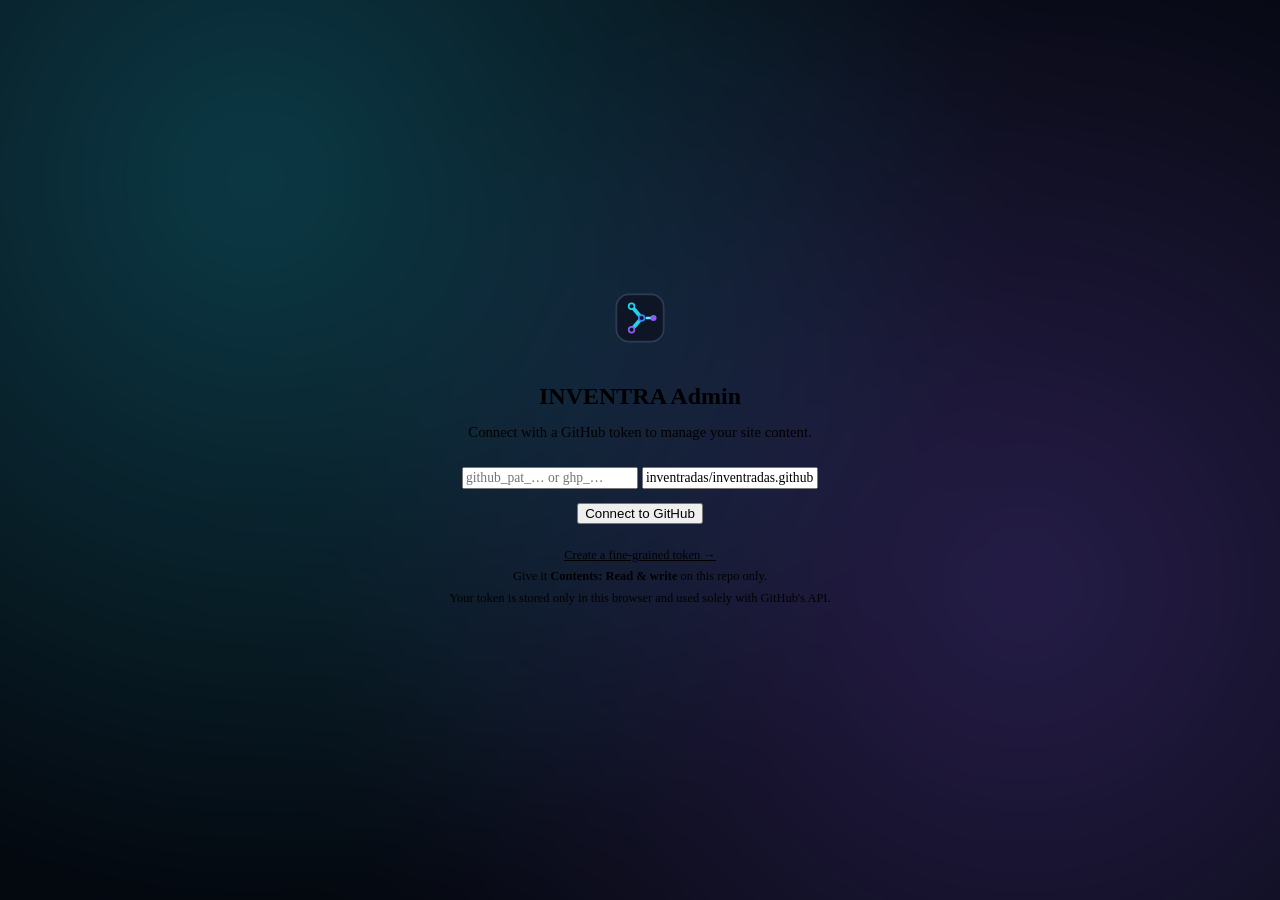
==== admin/index.html @ 2a6db38c "Move to org root site inventradas.github.io Co-Authored-By: Claude Opus 4.8 <noreply@anthropic.com>" ====
<!DOCTYPE html>
<html lang="en">
<head>
  <meta charset="UTF-8">
  <meta name="viewport" content="width=device-width, initial-scale=1.0">
  <meta name="robots" content="noindex">
  <title>INVENTRA — Content Admin</title>
  <link rel="icon" href="../favicon.svg" type="image/svg+xml">
  <link rel="preconnect" href="https://fonts.googleapis.com">
  <link rel="preconnect" href="https://fonts.gstatic.com" crossorigin>
  <link href="https://fonts.googleapis.com/css2?family=Space+Grotesk:wght@400;500;600;700&family=Inter:wght@400;500;600&family=JetBrains+Mono:wght@400;500&display=swap" rel="stylesheet">
  <link rel="stylesheet" href="../assets/css/style.css">
  <style>
    body{overflow-y:auto}
    .login{position:fixed;inset:0;z-index:100;display:grid;place-items:center;padding:1.5rem;background:#05080f;overflow:hidden}
    .login::before{content:"";position:absolute;inset:-25%;background:radial-gradient(circle at 30% 30%,rgba(34,211,238,.25),transparent 45%),radial-gradient(circle at 70% 60%,rgba(139,92,246,.25),transparent 45%);filter:blur(50px)}
    .login-box{position:relative;z-index:1;width:440px;max-width:100%;background:var(--surface);border:1px solid var(--line-strong);border-radius:var(--radius-lg);padding:clamp(1.8rem,4vw,2.6rem);text-align:center;box-shadow:var(--shadow-2)}
    .login-box .mark{width:54px;height:54px;margin:0 auto 1.1rem}
    .login-box h1{font-size:1.5rem;margin-bottom:.4rem}
    .login-box .sub{color:var(--text-muted);font-size:.92rem;margin-bottom:1.6rem}
    .login-box input{margin-bottom:.9rem;font-family:var(--font-mono);font-size:.85rem}
    .login-help{margin-top:1.3rem;font-size:.78rem;color:var(--text-muted);line-height:1.7}
    .login-help a{color:var(--cyan)}
    .app{display:none;min-height:100vh}
    .topbar{position:sticky;top:0;z-index:20;display:flex;align-items:center;justify-content:space-between;gap:1rem;padding:.85rem clamp(1rem,3vw,2rem);background:rgba(7,11,22,.85);backdrop-filter:blur(14px);border-bottom:1px solid var(--line)}
    .topbar .brand{font-size:1.05rem}
    .topbar .mark{width:30px;height:30px}
    .topbar .right{display:flex;align-items:center;gap:.6rem;flex-wrap:wrap}
    .repo-chip{font-family:var(--font-mono);font-size:.74rem;color:var(--text-muted);background:var(--surface-2);border:1px solid var(--line);padding:.4rem .7rem;border-radius:8px}
    .wrap{max-width:980px;margin:0 auto;padding:clamp(1.2rem,3vw,2.2rem)}
    .tabs{display:flex;gap:.4rem;flex-wrap:wrap;margin-bottom:1.6rem;border-bottom:1px solid var(--line);padding-bottom:0}
    .tab{padding:.7rem 1.1rem;border:0;background:none;color:var(--text-muted);font-family:var(--font-display);font-weight:600;font-size:.95rem;cursor:pointer;border-bottom:2px solid transparent;margin-bottom:-1px;transition:color .2s,border-color .2s}
    .tab:hover{color:#fff}
    .tab.active{color:#fff;border-bottom-color:var(--cyan)}
    .panel{display:none}.panel.active{display:block}
    .panel-head{display:flex;justify-content:space-between;align-items:center;gap:1rem;flex-wrap:wrap;margin-bottom:1.3rem}
    .panel-head h2{font-size:1.4rem}
    .panel-head p{font-size:.88rem;margin-top:.2rem}
    .editor-card{background:var(--surface);border:1px solid var(--line);border-radius:var(--radius);padding:1.3rem;margin-bottom:1.1rem;position:relative}
    .editor-card .row-head{display:flex;justify-content:space-between;align-items:center;margin-bottom:.9rem}
    .editor-card .row-head .idx{font-family:var(--font-mono);font-size:.78rem;color:var(--cyan)}
    .grid2{display:grid;grid-template-columns:1fr 1fr;gap:.9rem}
    @media(max-width:620px){.grid2{grid-template-columns:1fr}}
    .field label{font-size:.78rem}
    .btn-danger{background:rgba(245,80,80,.12);border:1px solid rgba(245,80,80,.3);color:#ff9b9b;padding:.45rem .8rem;border-radius:9px;font-size:.82rem;cursor:pointer;font-weight:600}
    .btn-danger:hover{background:rgba(245,80,80,.2)}
    .toasts{position:fixed;bottom:1.2rem;right:1.2rem;z-index:200;display:flex;flex-direction:column;gap:.6rem}
    .toast{padding:.8rem 1.1rem;border-radius:11px;font-size:.88rem;font-weight:500;box-shadow:var(--shadow-2);animation:fadeIn .3s ease}
    .toast.ok{background:rgba(34,211,238,.12);border:1px solid rgba(34,211,238,.35);color:var(--cyan-bright)}
    .toast.err{background:rgba(245,80,80,.12);border:1px solid rgba(245,80,80,.35);color:#ff9b9b}
    .toast.info{background:var(--surface-2);border:1px solid var(--line-strong);color:var(--text)}
    .savebar{position:sticky;bottom:0;background:linear-gradient(transparent,rgba(7,11,22,.95) 30%);padding:1.2rem 0 .4rem;display:flex;gap:.7rem;justify-content:flex-end;flex-wrap:wrap}
    .muted-help{font-size:.78rem;color:var(--text-muted)}
    .spinner{width:16px;height:16px;border:2px solid rgba(255,255,255,.25);border-top-color:#04121b;border-radius:50%;display:inline-block;animation:spin-slow .7s linear infinite;vertical-align:-3px}
    @media(prefers-reduced-motion:no-preference){@keyframes spin-slow{to{transform:rotate(360deg)}}}
  </style>
</head>
<body class="noise">

<!-- ===== LOGIN ===== -->
<div class="login" id="login">
  <div class="login-box">
    <svg class="mark" viewBox="0 0 64 64" aria-hidden="true"><rect x="4" y="4" width="56" height="56" rx="15" fill="#0e1525" stroke="rgba(148,173,210,.22)" stroke-width="2"/><path d="M22 18l12 14-12 14" fill="none" stroke="#22d3ee" stroke-width="4.5" stroke-linecap="round" stroke-linejoin="round"/><path d="M40 32h6" stroke="#5eeaff" stroke-width="3" stroke-linecap="round"/><circle cx="22" cy="18" r="3.4" fill="#0e1525" stroke="#22d3ee" stroke-width="2"/><circle cx="34" cy="32" r="3.4" fill="#0e1525" stroke="#3b82f6" stroke-width="2"/><circle cx="22" cy="46" r="3.4" fill="#0e1525" stroke="#8b5cf6" stroke-width="2"/><circle cx="48" cy="32" r="3.6" fill="#8b5cf6"/></svg>
    <h1>INVENTRA Admin</h1>
    <p class="sub">Connect with a GitHub token to manage your site content.</p>
    <input class="input" type="password" id="tokenInput" placeholder="github_pat_… or ghp_…" autocomplete="off">
    <input class="input" type="text" id="repoInput" placeholder="owner/repo" value="inventradas/inventradas.github.io">
    <button class="btn btn-primary btn-block" id="loginBtn" onclick="handleLogin()">Connect to GitHub</button>
    <div class="login-help">
      <a href="https://github.com/settings/personal-access-tokens/new" target="_blank" rel="noopener">Create a fine-grained token →</a><br>
      Give it <strong>Contents: Read &amp; write</strong> on this repo only.<br>
      Your token is stored only in this browser and used solely with GitHub's API.
    </div>
  </div>
</div>

<!-- ===== APP ===== -->
<div class="app" id="app">
  <div class="topbar">
    <a class="brand" href="../index.html"><svg class="mark" viewBox="0 0 64 64" aria-hidden="true"><rect x="4" y="4" width="56" height="56" rx="15" fill="#0e1525" stroke="rgba(148,173,210,.22)" stroke-width="2"/><path d="M22 18l12 14-12 14" fill="none" stroke="#22d3ee" stroke-width="4.5" stroke-linecap="round" stroke-linejoin="round"/><path d="M40 32h6" stroke="#5eeaff" stroke-width="3" stroke-linecap="round"/><circle cx="22" cy="18" r="3.4" fill="#0e1525" stroke="#22d3ee" stroke-width="2"/><circle cx="34" cy="32" r="3.4" fill="#0e1525" stroke="#3b82f6" stroke-width="2"/><circle cx="22" cy="46" r="3.4" fill="#0e1525" stroke="#8b5cf6" stroke-width="2"/><circle cx="48" cy="32" r="3.6" fill="#8b5cf6"/></svg><span class="name"><span class="row"><b>INVEN</b><i>TRA</i></span><span class="tag">Admin</span></span></a>
    <div class="right">
      <span class="repo-chip" id="repoChip"></span>
      <a class="btn btn-ghost btn-sm" href="../index.html" target="_blank">View site ↗</a>
      <button class="btn btn-ghost btn-sm" onclick="logout()">Log out</button>
    </div>
  </div>

  <div class="wrap">
    <div class="tabs">
      <button class="tab active" data-tab="settings" onclick="switchTab('settings')">Business details</button>
      <button class="tab" data-tab="projects" onclick="switchTab('projects')">Projects</button>
      <button class="tab" data-tab="blog" onclick="switchTab('blog')">Blog</button>
    </div>

    <!-- SETTINGS -->
    <section class="panel active" id="panel-settings">
      <div class="panel-head"><div><h2>Business details</h2><p class="muted">Contact info &amp; social links shown across the site.</p></div></div>
      <div class="editor-card" id="settingsForm"><p class="muted">Loading…</p></div>
      <div class="savebar"><button class="btn btn-primary" id="saveSettings" onclick="saveSettings()">Save changes</button></div>
    </section>

    <!-- PROJECTS -->
    <section class="panel" id="panel-projects">
      <div class="panel-head"><div><h2>Projects</h2><p class="muted">Your portfolio cards (projects page + home).</p></div><button class="btn btn-ghost btn-sm" onclick="addProject()">+ Add project</button></div>
      <div id="projectsList"><p class="muted">Loading…</p></div>
      <div class="savebar"><button class="btn btn-primary" id="saveProjects" onclick="saveProjects()">Save changes</button></div>
    </section>

    <!-- BLOG -->
    <section class="panel" id="panel-blog">
      <div class="panel-head"><div><h2>Blog posts</h2><p class="muted">Insights articles (list + individual posts).</p></div><button class="btn btn-ghost btn-sm" onclick="addPost()">+ Add post</button></div>
      <div id="blogList"><p class="muted">Loading…</p></div>
      <div class="savebar"><button class="btn btn-primary" id="saveBlog" onclick="saveBlog()">Save changes</button></div>
    </section>
  </div>
</div>

<div class="toasts" id="toasts"></div>

<script>
const API = 'https://api.github.com';
const CONFIG = { token: null, repo: null, branch: 'main' };
const FILES = { settings: 'content/settings.json', projects: 'content/projects.json', blog: 'content/blog.json' };
const SHA = {};      // current sha per file
const DATA = {};     // loaded json per key

const $ = (s, c=document) => c.querySelector(s);
const esc = s => String(s==null?'':s).replace(/[&<>"]/g,c=>({'&':'&amp;','<':'&lt;','>':'&gt;','"':'&quot;'}[c]));
const b64encode = str => btoa(unescape(encodeURIComponent(str)));
const b64decode = b64 => decodeURIComponent(escape(atob(b64.replace(/\n/g,''))));

function toast(msg, type='info'){
  const t = document.createElement('div');
  t.className = 'toast ' + type; t.textContent = msg;
  $('#toasts').appendChild(t);
  setTimeout(()=>{ t.style.opacity='0'; t.style.transition='opacity .4s'; setTimeout(()=>t.remove(),400); }, 3500);
}

/* ---------- AUTH ---------- */
function handleLogin(){
  const token = $('#tokenInput').value.trim();
  const repo = $('#repoInput').value.trim();
  if(!token || !repo){ toast('Enter a token and repo.', 'err'); return; }
  const btn = $('#loginBtn'); btn.disabled = true; btn.innerHTML = '<span class="spinner"></span> Connecting…';
  CONFIG.token = token; CONFIG.repo = repo;
  ghFetch(`/repos/${repo}`).then(async r => {
    if(r.ok){
      const info = await r.json(); CONFIG.branch = info.default_branch || 'main';
      localStorage.setItem('inv_token', token); localStorage.setItem('inv_repo', repo);
      $('#login').style.display='none'; $('#app').style.display='block';
      $('#repoChip').textContent = repo;
      loadAll();
    } else {
      toast(r.status===401?'Invalid token.':'Repo not found or no access.', 'err');
      btn.disabled=false; btn.textContent='Connect to GitHub';
    }
  }).catch(()=>{ toast('Network error.', 'err'); btn.disabled=false; btn.textContent='Connect to GitHub'; });
}
function logout(){ localStorage.removeItem('inv_token'); localStorage.removeItem('inv_repo'); location.reload(); }

function ghFetch(path, opts={}){
  return fetch(API+path, { ...opts, headers: { 'Authorization':`Bearer ${CONFIG.token}`, 'Accept':'application/vnd.github+json', ...(opts.headers||{}) } });
}

/* ---------- LOAD / SAVE FILES ---------- */
async function loadFile(key){
  const res = await ghFetch(`/repos/${CONFIG.repo}/contents/${FILES[key]}?ref=${CONFIG.branch}`);
  if(!res.ok) throw new Error('load '+key);
  const j = await res.json();
  SHA[key] = j.sha;
  return JSON.parse(b64decode(j.content));
}
async function saveFile(key, obj, msg){
  const body = { message: msg, content: b64encode(JSON.stringify(obj, null, 2) + '\n'), branch: CONFIG.branch };
  if(SHA[key]) body.sha = SHA[key];
  const res = await ghFetch(`/repos/${CONFIG.repo}/contents/${FILES[key]}`, { method:'PUT', body: JSON.stringify(body) });
  if(!res.ok){ const e = await res.json().catch(()=>({})); throw new Error(e.message || ('save '+key)); }
  const j = await res.json(); SHA[key] = j.content.sha;
}

async function loadAll(){
  try{
    DATA.settings = await loadFile('settings'); renderSettings();
    DATA.projects = (await loadFile('projects')).items || []; renderProjects();
    DATA.blog = (await loadFile('blog')).posts || []; renderBlog();
    toast('Loaded. Edit and Save — changes go live in ~1 min.', 'ok');
  }catch(e){ toast('Could not load content: '+e.message, 'err'); }
}

/* ---------- SETTINGS ---------- */
function field(label, id, val, ph=''){ return `<div class="field"><label>${label}</label><input class="input" id="${id}" value="${esc(val)}" placeholder="${ph}"></div>`; }
function renderSettings(){
  const s = DATA.settings || {};
  $('#settingsForm').innerHTML = `
    <div class="grid2">
      ${field('Company name','s_company',s.company)}
      ${field('Email','s_email',s.email)}
      ${field('Phone (display)','s_phone',s.phone)}
      ${field('Phone (dial, e.g. +15551234567)','s_phone_href',s.phone_href)}
      ${field('Location','s_location',s.location)}
      ${field('Response time','s_response_time',s.response_time)}
      ${field('LinkedIn URL','s_linkedin',s.linkedin)}
      ${field('GitHub URL','s_github',s.github)}
      ${field('X / Twitter URL','s_x',s.x)}
    </div>`;
}
async function saveSettings(){
  const g = id => $('#'+id).value.trim();
  const obj = { company:g('s_company'), email:g('s_email'), phone:g('s_phone'), phone_href:g('s_phone_href'),
    location:g('s_location'), response_time:g('s_response_time'), linkedin:g('s_linkedin'), github:g('s_github'), x:g('s_x') };
  await withSave('#saveSettings', ()=>saveFile('settings', obj, 'Update business details (admin)'), 'Business details saved ✓');
  DATA.settings = obj;
}

/* ---------- PROJECTS ---------- */
const SHAPES = ['robot','building','chip','eye','energy','ml','cube'];
const CATS = ['robotics','automation','embedded','iot','control','design'];
function sel(id,val,opts){ return `<select class="input" id="${id}">${opts.map(o=>`<option ${o===val?'selected':''}>${o}</option>`).join('')}</select>`; }
function projectCardForm(p, i){
  return `<div class="editor-card" data-proj>
    <div class="row-head"><span class="idx">PROJECT ${i+1}</span><button class="btn-danger" onclick="this.closest('[data-proj]').remove()">Remove</button></div>
    <div class="grid2">
      <div class="field"><label>Title</label><input class="input" data-f="title" value="${esc(p.title)}"></div>
      <div class="field"><label>Badge text</label><input class="input" data-f="badge" value="${esc(p.badge)}"></div>
      <div class="field"><label>Filter category</label><select class="input" data-f="category">${CATS.map(o=>`<option ${o===p.category?'selected':''}>${o}</option>`).join('')}</select></div>
      <div class="field"><label>Icon shape</label><select class="input" data-f="shape">${SHAPES.map(o=>`<option ${o===p.shape?'selected':''}>${o}</option>`).join('')}</select></div>
    </div>
    <div class="field" style="margin-top:.9rem"><label>Description</label><textarea class="textarea" data-f="description" style="min-height:70px">${esc(p.description)}</textarea></div>
    <div class="grid2" style="margin-top:.4rem">
      <div class="field"><label>Tags (comma-separated)</label><input class="input" data-f="tags" value="${esc((p.tags||[]).join(', '))}"></div>
      <div class="field"><label>Result line</label><input class="input" data-f="result" value="${esc(p.result)}"></div>
    </div>
  </div>`;
}
function renderProjects(){ $('#projectsList').innerHTML = (DATA.projects||[]).map(projectCardForm).join('') || '<p class="muted">No projects yet — click “Add project”.</p>'; }
function addProject(){ DATA.projects = collectProjects(); DATA.projects.push({title:'New project',badge:'Category',category:'automation',shape:'cube',description:'',tags:[],result:''}); renderProjects(); }
function collectProjects(){
  return Array.from(document.querySelectorAll('#projectsList [data-proj]')).map(card=>{
    const g = f => { const el = card.querySelector(`[data-f="${f}"]`); return el ? el.value.trim() : ''; };
    return { title:g('title'), category:g('category'), badge:g('badge'), shape:g('shape'),
      description:g('description'), tags:g('tags').split(',').map(t=>t.trim()).filter(Boolean), result:g('result') };
  });
}
async function saveProjects(){
  const items = collectProjects();
  await withSave('#saveProjects', ()=>saveFile('projects', { items }, 'Update projects (admin)'), 'Projects saved ✓');
  DATA.projects = items;
}

/* ---------- BLOG ---------- */
const BCATS = ['Automation','Embedded','IoT','Control','Robotics'];
function postCardForm(p, i){
  const body = Array.isArray(p.body) ? p.body.join('\n') : (p.body||'');
  return `<div class="editor-card" data-post>
    <div class="row-head"><span class="idx">POST ${i+1}</span><button class="btn-danger" onclick="this.closest('[data-post]').remove()">Remove</button></div>
    <div class="grid2">
      <div class="field"><label>Title</label><input class="input" data-f="title" value="${esc(p.title)}"></div>
      <div class="field"><label>URL slug</label><input class="input" data-f="slug" value="${esc(p.slug)}"></div>
      <div class="field"><label>Date (YYYY-MM-DD)</label><input class="input" data-f="date" value="${esc(p.date)}"></div>
      <div class="field"><label>Category</label><select class="input" data-f="category">${BCATS.map(o=>`<option ${o===p.category?'selected':''}>${o}</option>`).join('')}</select></div>
      <div class="field"><label>Reading time</label><input class="input" data-f="reading_time" value="${esc(p.reading_time)}"></div>
      <div class="field"><label>Featured?</label><select class="input" data-f="featured"><option value="false" ${!p.featured?'selected':''}>No</option><option value="true" ${p.featured?'selected':''}>Yes</option></select></div>
    </div>
    <div class="field" style="margin-top:.9rem"><label>Excerpt</label><textarea class="textarea" data-f="excerpt" style="min-height:60px">${esc(p.excerpt)}</textarea></div>
    <div class="field"><label>Body (Markdown — supports #, lists, **bold**, code)</label><textarea class="textarea" data-f="body" style="min-height:220px;font-family:var(--font-mono);font-size:.85rem">${esc(body)}</textarea></div>
  </div>`;
}
function renderBlog(){ $('#blogList').innerHTML = (DATA.blog||[]).map(postCardForm).join('') || '<p class="muted">No posts yet — click “Add post”.</p>'; }
function addPost(){ DATA.blog = collectBlog(); DATA.blog.unshift({title:'New post',slug:'new-post',date:new Date().toISOString().slice(0,10),category:'Automation',reading_time:'5 min read',excerpt:'',featured:false,body:['Write your article here.']}); renderBlog(); }
function collectBlog(){
  return Array.from(document.querySelectorAll('#blogList [data-post]')).map(card=>{
    const g = f => { const el = card.querySelector(`[data-f="${f}"]`); return el ? el.value : ''; };
    return { title:g('title').trim(), slug:g('slug').trim(), date:g('date').trim(), category:g('category'),
      reading_time:g('reading_time').trim(), excerpt:g('excerpt').trim(), featured:g('featured')==='true',
      body:g('body').replace(/\r/g,'').split('\n') };
  });
}
async function saveBlog(){
  const posts = collectBlog();
  await withSave('#saveBlog', ()=>saveFile('blog', { posts }, 'Update blog (admin)'), 'Blog saved ✓');
  DATA.blog = posts;
}

/* ---------- helpers ---------- */
async function withSave(btnSel, fn, okMsg){
  const btn = $(btnSel); const label = btn.textContent; btn.disabled=true; btn.innerHTML='<span class="spinner"></span> Saving…';
  try{ await fn(); toast(okMsg, 'ok'); }
  catch(e){ toast('Save failed: '+e.message, 'err'); }
  finally{ btn.disabled=false; btn.textContent=label; }
}
function switchTab(name){
  document.querySelectorAll('.tab').forEach(t=>t.classList.toggle('active', t.dataset.tab===name));
  document.querySelectorAll('.panel').forEach(p=>p.classList.toggle('active', p.id==='panel-'+name));
}

/* ---------- auto-login ---------- */
(function(){
  const t = localStorage.getItem('inv_token'), r = localStorage.getItem('inv_repo');
  if(t && r){ $('#tokenInput').value=t; $('#repoInput').value=r; handleLogin(); }
})();
</script>
</body>
</html>
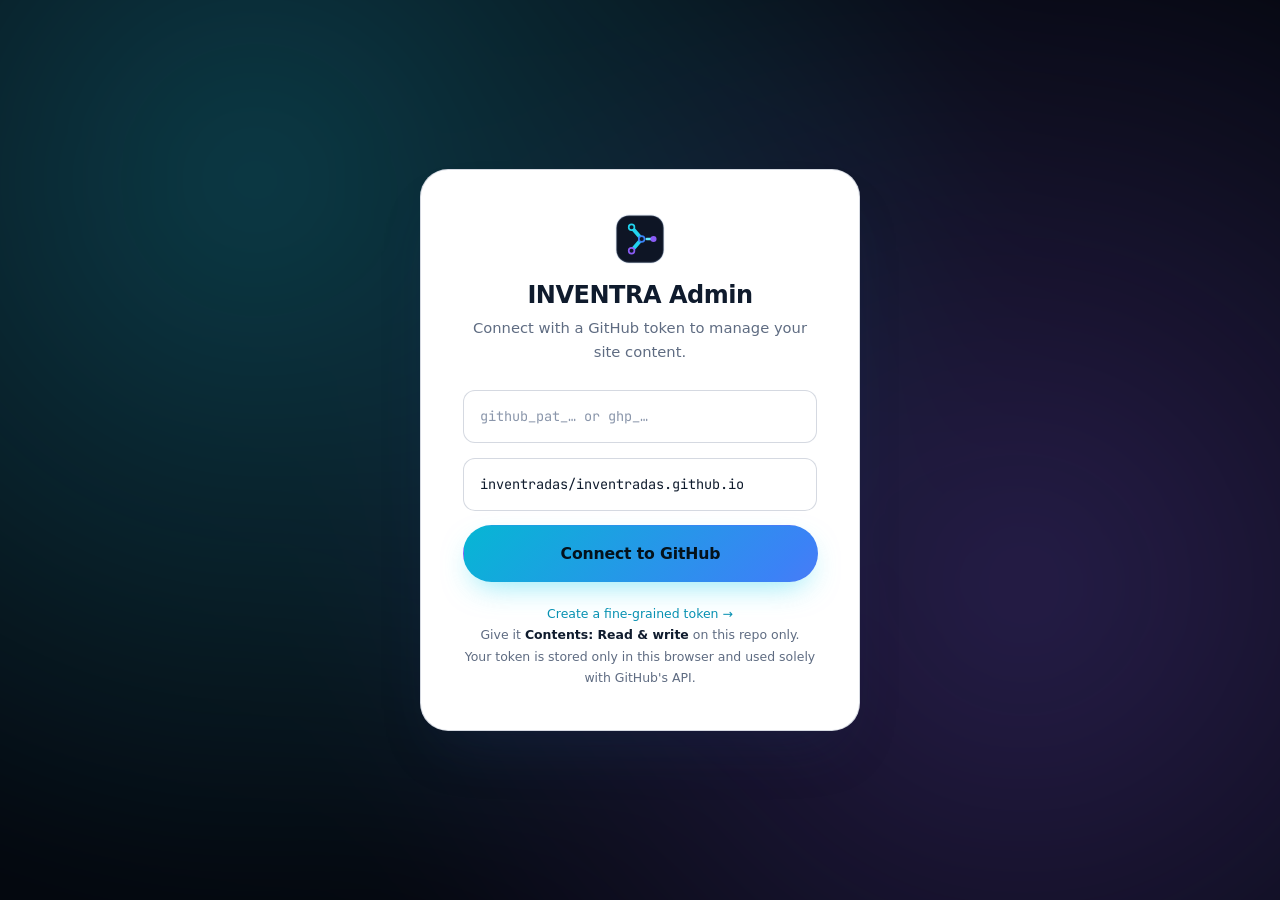
==== commit 17b1af10: "Support project images (cms.js + admin field) + media folders Co-Authored-By: Claude Opus 4.8 <norep" ====
--- a/admin/index.html
+++ b/admin/index.html
@@ -226,6 +226,7 @@
       <div class="field"><label>Icon shape</label><select class="input" data-f="shape">${SHAPES.map(o=>`<option ${o===p.shape?'selected':''}>${o}</option>`).join('')}</select></div>
     </div>
     <div class="field" style="margin-top:.9rem"><label>Description</label><textarea class="textarea" data-f="description" style="min-height:70px">${esc(p.description)}</textarea></div>
+    <div class="field"><label>Image (optional — path or URL; shows instead of the icon)</label><input class="input" data-f="image" value="${esc(p.image||'')}" placeholder="assets/img/projects/my-project.jpg"></div>
     <div class="grid2" style="margin-top:.4rem">
       <div class="field"><label>Tags (comma-separated)</label><input class="input" data-f="tags" value="${esc((p.tags||[]).join(', '))}"></div>
       <div class="field"><label>Result line</label><input class="input" data-f="result" value="${esc(p.result)}"></div>
@@ -238,7 +239,7 @@
   return Array.from(document.querySelectorAll('#projectsList [data-proj]')).map(card=>{
     const g = f => { const el = card.querySelector(`[data-f="${f}"]`); return el ? el.value.trim() : ''; };
     return { title:g('title'), category:g('category'), badge:g('badge'), shape:g('shape'),
-      description:g('description'), tags:g('tags').split(',').map(t=>t.trim()).filter(Boolean), result:g('result') };
+      description:g('description'), image:g('image'), tags:g('tags').split(',').map(t=>t.trim()).filter(Boolean), result:g('result') };
   });
 }
 async function saveProjects(){
--- a/assets/css/style.css
+++ b/assets/css/style.css
@@ -0,0 +1,670 @@
+/* ============================================================
+   INVENTRA — Design & Automation Solutions
+   Design system: "Industrial Futurism"
+   Hand-built, dependency-free. (c) INVENTRA
+   ============================================================ */
+
+/* ---------- 1. Design Tokens ---------- */
+:root {
+  /* Core palette — BRIGHT theme */
+  --bg:            #f4f7fc;   /* page background (light) */
+  --bg-2:          #e9eff7;   /* alt section bg */
+  --surface:       #ffffff;   /* card surface */
+  --surface-2:     #eef3fb;   /* elevated surface */
+  --line:          rgba(22, 45, 92, 0.10);
+  --line-strong:   rgba(22, 45, 92, 0.18);
+
+  /* Accents */
+  --cyan:          #0891b2;
+  --cyan-bright:   #06b6d4;
+  --blue:          #2563eb;
+  --blue-deep:     #1d4ed8;
+  --violet:        #7c3aed;
+  --amber:         #d97706;   /* signal / sparing highlight */
+  --grad: linear-gradient(135deg, #06b6d4 0%, #3b82f6 55%, #8b5cf6 100%);
+  --grad-soft: linear-gradient(135deg, rgba(8,145,178,.12), rgba(59,130,246,.12));
+
+  /* Text */
+  --text:          #0f1b2d;
+  --text-soft:     #3b4a61;
+  --text-muted:    #5f6c82;
+  --text-faint:    #8a96ab;
+
+  /* Typography */
+  --font-display: 'Space Grotesk', 'Segoe UI', system-ui, sans-serif;
+  --font-body:    'Inter', 'Segoe UI', system-ui, -apple-system, sans-serif;
+  --font-mono:    'JetBrains Mono', ui-monospace, 'Cascadia Code', monospace;
+
+  /* Fluid type scale */
+  --fs-display: clamp(2.6rem, 1.6rem + 4.6vw, 5.4rem);
+  --fs-h1:      clamp(2.1rem, 1.4rem + 2.8vw, 3.4rem);
+  --fs-h2:      clamp(1.7rem, 1.2rem + 1.8vw, 2.6rem);
+  --fs-h3:      clamp(1.25rem, 1.05rem + 0.7vw, 1.6rem);
+  --fs-lead:    clamp(1.05rem, 0.98rem + 0.4vw, 1.28rem);
+  --fs-body:    1rem;
+  --fs-sm:      0.9rem;
+  --fs-xs:      0.78rem;
+
+  /* Spacing & shape */
+  --container: 1200px;
+  --container-wide: 1360px;
+  --radius:    18px;
+  --radius-sm: 12px;
+  --radius-lg: 28px;
+  --radius-pill: 999px;
+  --section-y: clamp(4.5rem, 3rem + 6vw, 9rem);
+
+  /* Effects */
+  --shadow-1: 0 10px 30px -14px rgba(30,55,100,.22);
+  --shadow-2: 0 30px 60px -24px rgba(30,55,100,.28);
+  --glow-cyan: 0 0 36px -8px rgba(8,145,178,.30);
+  --ease: cubic-bezier(.2,.7,.2,1);
+  --ease-out: cubic-bezier(.16,1,.3,1);
+
+  --header-h: 76px;
+}
+
+/* ---------- 2. Reset ---------- */
+*, *::before, *::after { box-sizing: border-box; margin: 0; padding: 0; }
+html {
+  scroll-behavior: smooth;
+  -webkit-text-size-adjust: 100%;
+  scrollbar-color: var(--surface-2) var(--bg);
+}
+@media (prefers-reduced-motion: reduce) {
+  html { scroll-behavior: auto; }
+  *, *::before, *::after {
+    animation-duration: .001ms !important;
+    animation-iteration-count: 1 !important;
+    transition-duration: .001ms !important;
+  }
+}
+body {
+  font-family: var(--font-body);
+  font-size: var(--fs-body);
+  line-height: 1.65;
+  color: var(--text);
+  background: var(--bg);
+  -webkit-font-smoothing: antialiased;
+  text-rendering: optimizeLegibility;
+  overflow-x: hidden;
+}
+img, svg, video, canvas { display: block; max-width: 100%; height: auto; }
+a { color: inherit; text-decoration: none; }
+button, input, textarea, select { font: inherit; color: inherit; }
+ul, ol { list-style: none; }
+:focus-visible {
+  outline: 2px solid var(--cyan);
+  outline-offset: 3px;
+  border-radius: 4px;
+}
+::selection { background: rgba(34,211,238,.3); color: #fff; }
+
+/* Scrollbar */
+::-webkit-scrollbar { width: 10px; height: 10px; }
+::-webkit-scrollbar-track { background: var(--bg); }
+::-webkit-scrollbar-thumb {
+  background: linear-gradient(var(--surface-2), var(--surface));
+  border-radius: 10px;
+  border: 2px solid var(--bg);
+}
+::-webkit-scrollbar-thumb:hover { background: var(--blue-deep); }
+
+/* ---------- 3. Typography ---------- */
+h1, h2, h3, h4 {
+  font-family: var(--font-display);
+  font-weight: 600;
+  line-height: 1.08;
+  letter-spacing: -0.02em;
+  color: #fff;
+}
+h1 { font-size: var(--fs-h1); }
+h2 { font-size: var(--fs-h2); }
+h3 { font-size: var(--fs-h3); }
+p  { color: var(--text-soft); }
+strong { color: var(--text); font-weight: 600; }
+
+.eyebrow {
+  display: inline-flex;
+  align-items: center;
+  gap: .55rem;
+  font-family: var(--font-mono);
+  font-size: var(--fs-xs);
+  letter-spacing: .22em;
+  text-transform: uppercase;
+  color: var(--cyan);
+}
+.eyebrow::before {
+  content: "";
+  width: 26px; height: 1px;
+  background: linear-gradient(90deg, transparent, var(--cyan));
+}
+.eyebrow.center::before { display: none; }
+
+.grad-text {
+  background: linear-gradient(120deg, #5eeaff 0%, #6ea8ff 45%, #b794ff 100%);
+  -webkit-background-clip: text; background-clip: text;
+  -webkit-text-fill-color: transparent; color: transparent;
+}
+.grad-text-anim {
+  background: linear-gradient(120deg,#22d3ee,#5eeaff,#8b5cf6,#3b82f6,#22d3ee);
+  background-size: 280% auto;
+  -webkit-background-clip: text; background-clip: text;
+  -webkit-text-fill-color: transparent; color: transparent;
+  animation: shimmer 7s linear infinite;
+}
+
+/* ---------- 4. Layout ---------- */
+.container { width: 100%; max-width: var(--container); margin-inline: auto; padding-inline: clamp(1.1rem, 4vw, 2rem); }
+.container-wide { max-width: var(--container-wide); }
+section { position: relative; }
+.section { padding-block: var(--section-y); }
+.section-head { max-width: 720px; margin-bottom: clamp(2.2rem, 4vw, 3.5rem); }
+.section-head.center { margin-inline: auto; text-align: center; }
+.section-head h2 { margin: .7rem 0 .9rem; }
+.section-head .lead { font-size: var(--fs-lead); color: var(--text-muted); }
+.lead { font-size: var(--fs-lead); color: var(--text-soft); }
+
+.grid { display: grid; gap: clamp(1.1rem, 2.4vw, 1.7rem); }
+.cols-2 { grid-template-columns: repeat(2, 1fr); }
+.cols-3 { grid-template-columns: repeat(3, 1fr); }
+.cols-4 { grid-template-columns: repeat(4, 1fr); }
+@media (max-width: 980px) { .cols-3, .cols-4 { grid-template-columns: repeat(2, 1fr); } }
+@media (max-width: 640px) { .cols-2, .cols-3, .cols-4 { grid-template-columns: 1fr; } }
+
+/* decorative backgrounds */
+.bg-grid::before {
+  content: ""; position: absolute; inset: 0; pointer-events: none; z-index: 0;
+  background-image:
+    linear-gradient(rgba(34,211,238,.045) 1px, transparent 1px),
+    linear-gradient(90deg, rgba(34,211,238,.045) 1px, transparent 1px);
+  background-size: 64px 64px;
+  mask-image: radial-gradient(ellipse 80% 60% at 50% 40%, #000 30%, transparent 80%);
+}
+.bg-dots::before {
+  content: ""; position: absolute; inset: 0; pointer-events: none; z-index: 0;
+  background-image: radial-gradient(rgba(99,140,210,.18) 1px, transparent 1.4px);
+  background-size: 26px 26px;
+  mask-image: radial-gradient(ellipse 70% 70% at 50% 50%, #000 20%, transparent 75%);
+}
+.section > .container { position: relative; z-index: 1; }
+.glow-orb {
+  position: absolute; border-radius: 50%; filter: blur(90px);
+  pointer-events: none; z-index: 0; opacity: .5;
+}
+
+/* ---------- 5. Buttons ---------- */
+.btn {
+  --b-bg: var(--surface-2);
+  position: relative;
+  display: inline-flex; align-items: center; justify-content: center; gap: .6rem;
+  padding: .92rem 1.7rem;
+  font-family: var(--font-display);
+  font-weight: 600; font-size: .98rem; letter-spacing: -0.01em;
+  border-radius: var(--radius-pill);
+  border: 1px solid var(--line-strong);
+  background: var(--b-bg);
+  color: #fff; cursor: pointer;
+  transition: transform .35s var(--ease-out), box-shadow .35s var(--ease), border-color .3s, background .3s;
+  will-change: transform;
+  white-space: nowrap;
+}
+.btn svg { width: 1.05em; height: 1.05em; transition: transform .35s var(--ease-out); }
+.btn:hover { transform: translateY(-3px); }
+.btn:active { transform: translateY(-1px); }
+.btn:hover svg { transform: translateX(4px); }
+
+.btn-primary {
+  background: var(--grad); background-size: 160% 160%;
+  border-color: transparent; color: #04121b;
+  box-shadow: 0 12px 30px -10px rgba(34,211,238,.55);
+}
+.btn-primary:hover { box-shadow: 0 18px 44px -10px rgba(59,130,246,.7); background-position: 100% 50%; }
+
+.btn-ghost { background: rgba(255,255,255,.02); backdrop-filter: blur(6px); }
+.btn-ghost:hover { border-color: var(--cyan); background: rgba(34,211,238,.08); box-shadow: var(--glow-cyan); }
+
+.btn-sm { padding: .6rem 1.15rem; font-size: .88rem; }
+.btn-block { width: 100%; }
+
+/* ---------- 6. Header / Nav ---------- */
+.site-header {
+  position: fixed; inset: 0 0 auto 0; z-index: 1000;
+  height: var(--header-h);
+  display: flex; align-items: center;
+  transition: background .4s var(--ease), border-color .4s, backdrop-filter .4s;
+  border-bottom: 1px solid transparent;
+}
+.site-header.scrolled {
+  background: rgba(7,11,22,.72);
+  backdrop-filter: blur(16px) saturate(140%);
+  border-bottom-color: var(--line);
+}
+.nav { display: flex; align-items: center; justify-content: space-between; width: 100%; gap: 1rem; }
+.brand { display: inline-flex; align-items: center; gap: .65rem; font-family: var(--font-display); font-weight: 700; font-size: 1.18rem; letter-spacing: -0.02em; color: #fff; }
+.brand .mark { width: 36px; height: 36px; flex: none; transition: transform .5s var(--ease-out); }
+.brand:hover .mark { transform: rotate(8deg) scale(1.05); }
+.brand .name { display: inline-flex; flex-direction: column; line-height: 1.04; }
+.brand .name .row b { color: #fff; font-weight: 700; }
+.brand .name .row i { color: var(--cyan); font-style: normal; font-weight: 700; }
+.brand .tag { font-family: var(--font-mono); font-size: .54rem; font-weight: 400; letter-spacing: .26em; color: var(--text-muted); text-transform: uppercase; margin-top: 2px; }
+
+.nav-links { display: flex; align-items: center; gap: .35rem; }
+.nav-links a {
+  position: relative; padding: .55rem .85rem; font-size: .95rem; font-weight: 500;
+  color: var(--text-soft); border-radius: 8px; transition: color .25s;
+}
+.nav-links a::after {
+  content: ""; position: absolute; left: .85rem; right: .85rem; bottom: .32rem; height: 2px;
+  background: var(--grad); border-radius: 2px; transform: scaleX(0); transform-origin: left;
+  transition: transform .3s var(--ease-out);
+}
+.nav-links a:hover { color: #fff; }
+.nav-links a:hover::after, .nav-links a.active::after { transform: scaleX(1); }
+.nav-links a.active { color: #fff; }
+
+.nav-cta { display: flex; align-items: center; gap: .75rem; }
+.nav-toggle {
+  display: none; width: 44px; height: 44px; border: 1px solid var(--line-strong);
+  background: var(--surface); border-radius: 12px; cursor: pointer; position: relative;
+}
+.nav-toggle span { position: absolute; left: 12px; right: 12px; height: 2px; background: #fff; border-radius: 2px; transition: transform .35s var(--ease), opacity .25s; }
+.nav-toggle span:nth-child(1) { top: 15px; }
+.nav-toggle span:nth-child(2) { top: 21px; }
+.nav-toggle span:nth-child(3) { top: 27px; }
+.nav-toggle.open span:nth-child(1) { transform: translateY(6px) rotate(45deg); }
+.nav-toggle.open span:nth-child(2) { opacity: 0; }
+.nav-toggle.open span:nth-child(3) { transform: translateY(-6px) rotate(-45deg); }
+
+/* Scroll progress bar */
+.scroll-progress {
+  position: fixed; top: 0; left: 0; height: 3px; width: 0%; z-index: 1100;
+  background: var(--grad); box-shadow: 0 0 12px rgba(34,211,238,.6);
+}
+
+@media (max-width: 920px) {
+  .nav-links, .nav-cta .btn { display: none; }
+  .nav-toggle { display: block; }
+  .mobile-menu { display: flex; }
+}
+
+/* Mobile menu */
+.mobile-menu {
+  position: fixed; inset: var(--header-h) 0 0 0; z-index: 999;
+  background: rgba(7,11,22,.96); backdrop-filter: blur(18px);
+  flex-direction: column; padding: 2rem clamp(1.1rem,5vw,2rem);
+  gap: .4rem; transform: translateX(100%); transition: transform .45s var(--ease-out);
+  display: none; border-left: 1px solid var(--line);
+}
+@media (max-width: 920px) { .mobile-menu { display: flex; } }
+.mobile-menu.open { transform: translateX(0); }
+.mobile-menu a {
+  font-family: var(--font-display); font-size: 1.5rem; font-weight: 600; color: var(--text-soft);
+  padding: .8rem 0; border-bottom: 1px solid var(--line); display: flex; justify-content: space-between; align-items: center;
+  transition: color .25s, padding-left .25s;
+}
+.mobile-menu a:hover, .mobile-menu a.active { color: #fff; padding-left: .5rem; }
+.mobile-menu a span { color: var(--text-faint); font-family: var(--font-mono); font-size: .8rem; }
+.mobile-menu .btn { margin-top: 1.5rem; }
+
+/* ---------- 7. Hero ---------- */
+.hero {
+  position: relative; min-height: 100vh; display: flex; align-items: center;
+  padding-top: var(--header-h); overflow: hidden;
+}
+.hero-canvas { position: absolute; inset: 0; z-index: 0; }
+.hero::after { /* vignette */
+  content: ""; position: absolute; inset: 0; z-index: 1; pointer-events: none;
+  background: radial-gradient(ellipse 60% 50% at 50% 35%, transparent 40%, rgba(7,11,22,.7) 100%),
+              linear-gradient(180deg, transparent 60%, var(--bg) 100%);
+}
+.hero .container { position: relative; z-index: 2; }
+.hero-inner { max-width: 920px; }
+.hero h1 { font-size: var(--fs-display); margin: 1.3rem 0; }
+.hero .type-wrap { font-size: clamp(1.1rem,.9rem+1.4vw,1.9rem); font-family: var(--font-display); font-weight: 500; color: var(--text-soft); min-height: 1.4em; }
+.hero .type-cursor { color: var(--cyan); animation: blink 1s step-end infinite; }
+.hero p.lead { max-width: 620px; margin: 1.3rem 0 2.2rem; }
+.hero-actions { display: flex; flex-wrap: wrap; gap: 1rem; }
+.hero-meta { display: flex; flex-wrap: wrap; gap: 2.2rem; margin-top: 3rem; padding-top: 2rem; border-top: 1px solid var(--line); }
+.hero-meta .item .n { font-family: var(--font-display); font-size: 2rem; font-weight: 700; color: #fff; }
+.hero-meta .item .l { font-size: var(--fs-sm); color: var(--text-muted); }
+
+.scroll-cue { position: absolute; bottom: 1.6rem; left: 50%; transform: translateX(-50%); z-index: 2; display: grid; place-items: center; gap: .5rem; color: var(--text-faint); font-family: var(--font-mono); font-size: .65rem; letter-spacing: .25em; }
+.scroll-cue .mouse { width: 22px; height: 36px; border: 2px solid var(--line-strong); border-radius: 12px; display: flex; justify-content: center; }
+.scroll-cue .mouse i { width: 4px; height: 8px; background: var(--cyan); border-radius: 4px; margin-top: 6px; animation: scrolldot 1.8s var(--ease) infinite; }
+
+/* Floating chip badge */
+.pill {
+  display: inline-flex; align-items: center; gap: .5rem; padding: .45rem 1rem;
+  font-size: var(--fs-sm); color: var(--text-soft);
+  background: rgba(34,211,238,.07); border: 1px solid rgba(34,211,238,.2);
+  border-radius: var(--radius-pill); backdrop-filter: blur(8px);
+}
+.pill .dot { width: 8px; height: 8px; border-radius: 50%; background: var(--cyan); box-shadow: 0 0 10px var(--cyan); animation: pulse 2s infinite; }
+
+/* ---------- 8. Cards ---------- */
+.card {
+  position: relative; background: linear-gradient(180deg, rgba(255,255,255,.025), rgba(255,255,255,.005));
+  border: 1px solid var(--line); border-radius: var(--radius);
+  padding: clamp(1.4rem, 2.4vw, 1.9rem);
+  transition: transform .4s var(--ease-out), border-color .4s, box-shadow .4s, background .4s;
+  overflow: hidden; height: 100%;
+}
+.card::before { /* sheen */
+  content: ""; position: absolute; inset: 0; border-radius: inherit; pointer-events: none;
+  background: radial-gradient(420px circle at var(--mx,50%) var(--my,0%), rgba(34,211,238,.13), transparent 45%);
+  opacity: 0; transition: opacity .4s;
+}
+.card:hover { transform: translateY(-6px); border-color: var(--line-strong); box-shadow: var(--shadow-2); }
+.card:hover::before { opacity: 1; }
+.card.glow:hover { box-shadow: var(--shadow-2), 0 0 50px -16px rgba(34,211,238,.5); }
+
+.icon-badge {
+  width: 56px; height: 56px; border-radius: 14px; display: grid; place-items: center;
+  background: var(--grad-soft); border: 1px solid var(--line-strong); color: var(--cyan);
+  margin-bottom: 1.1rem; transition: transform .4s var(--ease-out);
+}
+.icon-badge svg { width: 26px; height: 26px; }
+.card:hover .icon-badge { transform: translateY(-3px) rotate(-4deg); }
+.card h3 { margin-bottom: .55rem; }
+.card h3 a, .card h3 { transition: color .25s; }
+.card:hover h3 { color: var(--cyan-bright); }
+.card p { font-size: .97rem; }
+
+.card-link { display: inline-flex; align-items: center; gap: .4rem; margin-top: 1.1rem; color: var(--cyan); font-weight: 600; font-size: .92rem; }
+.card-link svg { width: 1em; height: 1em; transition: transform .3s; }
+.card:hover .card-link svg { transform: translateX(4px); }
+
+.feature-list { margin-top: 1.1rem; display: grid; gap: .55rem; }
+.feature-list li { display: flex; gap: .6rem; align-items: flex-start; font-size: .92rem; color: var(--text-soft); }
+.feature-list li svg { width: 18px; height: 18px; color: var(--cyan); flex: none; margin-top: 3px; }
+
+.tag-row { display: flex; flex-wrap: wrap; gap: .45rem; margin-top: 1rem; }
+.chip { font-family: var(--font-mono); font-size: .72rem; padding: .28rem .6rem; border-radius: 7px; color: var(--text-soft); background: rgba(148,173,210,.08); border: 1px solid var(--line); }
+
+/* Project card */
+.project { padding: 0; }
+.project .thumb { position: relative; aspect-ratio: 16/10; background: var(--surface-2); overflow: hidden; }
+.project .thumb .ph { position: absolute; inset: 0; display: grid; place-items: center; color: rgba(255,255,255,.13); }
+.project .thumb .ph svg { width: 64px; height: 64px; }
+.project .thumb img { width: 100%; height: 100%; object-fit: cover; transition: transform .6s var(--ease-out); }
+.project:hover .thumb img { transform: scale(1.06); }
+.project .thumb .cat { position: absolute; top: .9rem; left: .9rem; z-index: 2; }
+.project .thumb::after { content: ""; position: absolute; inset: 0; background: linear-gradient(180deg, transparent 40%, rgba(7,11,22,.85)); }
+.project .body { padding: 1.3rem; }
+.project .result { margin-top: .9rem; padding-top: .9rem; border-top: 1px solid var(--line); font-size: .85rem; color: var(--cyan); font-family: var(--font-mono); display: flex; gap: .5rem; align-items: center; }
+
+.badge-cat { font-family: var(--font-mono); font-size: .68rem; letter-spacing: .12em; text-transform: uppercase; padding: .32rem .7rem; border-radius: 7px; background: rgba(7,11,22,.7); border: 1px solid var(--line-strong); color: var(--cyan); backdrop-filter: blur(6px); }
+
+/* ---------- 9. Marquee ---------- */
+.marquee { overflow: hidden; -webkit-mask-image: linear-gradient(90deg, transparent, #000 12%, #000 88%, transparent); mask-image: linear-gradient(90deg, transparent, #000 12%, #000 88%, transparent); }
+.marquee-track { display: flex; gap: 3.5rem; width: max-content; animation: marquee 32s linear infinite; }
+.marquee:hover .marquee-track { animation-play-state: paused; }
+.marquee-track span { font-family: var(--font-display); font-weight: 600; font-size: 1.35rem; color: var(--text-faint); display: inline-flex; align-items: center; gap: .6rem; white-space: nowrap; transition: color .3s; }
+.marquee-track span:hover { color: var(--text); }
+.marquee-track span::before { content: "◆"; color: var(--cyan); font-size: .6rem; }
+
+/* ---------- 10. Stats ---------- */
+.stat { text-align: center; padding: clamp(1.4rem,2.4vw,2rem) 1rem; border: 1px solid var(--line); border-radius: var(--radius); background: rgba(255,255,255,.015); }
+.stat .num { font-family: var(--font-display); font-weight: 700; font-size: clamp(2.4rem,1.6rem+2.4vw,3.6rem); line-height: 1; }
+.stat .num .grad-text { display: inline; }
+.stat .lbl { color: var(--text-muted); margin-top: .6rem; font-size: .95rem; }
+
+/* ---------- 11. Process timeline ---------- */
+.steps { display: grid; gap: 1.3rem; counter-reset: step; }
+.step { position: relative; display: grid; grid-template-columns: auto 1fr; gap: 1.4rem; align-items: start; }
+.step .ring { width: 58px; height: 58px; flex: none; border-radius: 50%; display: grid; place-items: center; border: 1px solid var(--line-strong); background: var(--surface); font-family: var(--font-display); font-weight: 700; font-size: 1.2rem; color: var(--cyan); position: relative; }
+.step .ring::after { content: ""; position: absolute; top: 60px; left: 50%; width: 1px; height: calc(100% + 1.3rem - 60px); background: linear-gradient(var(--line-strong), transparent); }
+.step:last-child .ring::after { display: none; }
+.step h3 { margin-bottom: .35rem; }
+.step p { font-size: .95rem; }
+
+/* ---------- 12. Testimonials ---------- */
+.quote { display: flex; flex-direction: column; height: 100%; }
+.quote .stars { display: flex; gap: 3px; color: var(--amber); margin-bottom: 1rem; }
+.quote .stars svg { width: 18px; height: 18px; }
+.quote blockquote { font-size: 1.02rem; color: var(--text); line-height: 1.7; flex: 1; }
+.quote .who { display: flex; align-items: center; gap: .85rem; margin-top: 1.4rem; padding-top: 1.2rem; border-top: 1px solid var(--line); }
+.quote .ava { width: 46px; height: 46px; border-radius: 50%; display: grid; place-items: center; font-family: var(--font-display); font-weight: 700; color: #04121b; background: var(--grad); flex: none; }
+.quote .who .nm { font-weight: 600; color: #fff; }
+.quote .who .rl { font-size: .82rem; color: var(--text-muted); }
+
+/* ---------- 13. Accordion (FAQ) ---------- */
+.accordion { border: 1px solid var(--line); border-radius: var(--radius); overflow: hidden; background: rgba(255,255,255,.015); }
+.acc-item + .acc-item { border-top: 1px solid var(--line); }
+.acc-head { width: 100%; text-align: left; display: flex; justify-content: space-between; align-items: center; gap: 1rem; padding: 1.25rem 1.4rem; cursor: pointer; background: none; border: 0; font-family: var(--font-display); font-weight: 600; font-size: 1.05rem; color: #fff; transition: color .25s; }
+.acc-head:hover { color: var(--cyan-bright); }
+.acc-head .ico { width: 26px; height: 26px; flex: none; border-radius: 7px; border: 1px solid var(--line-strong); display: grid; place-items: center; position: relative; transition: background .3s, transform .3s; }
+.acc-head .ico::before, .acc-head .ico::after { content: ""; position: absolute; background: var(--cyan); border-radius: 2px; transition: transform .3s; }
+.acc-head .ico::before { width: 11px; height: 2px; }
+.acc-head .ico::after { width: 2px; height: 11px; }
+.acc-item.open .acc-head .ico { background: rgba(34,211,238,.12); }
+.acc-item.open .acc-head .ico::after { transform: scaleY(0); }
+.acc-body { max-height: 0; overflow: hidden; transition: max-height .4s var(--ease); }
+.acc-body p { padding: 0 1.4rem 1.35rem; font-size: .96rem; }
+
+/* ---------- 14. Forms ---------- */
+.field { margin-bottom: 1.1rem; }
+.field label { display: block; font-size: .85rem; color: var(--text-soft); margin-bottom: .5rem; font-weight: 500; }
+.field label .req { color: var(--cyan); }
+.input, .textarea, select.input {
+  width: 100%; padding: .9rem 1.05rem; background: rgba(255,255,255,.02);
+  border: 1px solid var(--line-strong); border-radius: var(--radius-sm);
+  color: #fff; transition: border-color .3s, box-shadow .3s, background .3s;
+}
+.input::placeholder, .textarea::placeholder { color: var(--text-faint); }
+.input:focus, .textarea:focus, select.input:focus { outline: none; border-color: var(--cyan); box-shadow: 0 0 0 4px rgba(34,211,238,.12); background: rgba(34,211,238,.03); }
+.textarea { resize: vertical; min-height: 140px; }
+.form-note { font-size: .82rem; color: var(--text-muted); }
+.form-status { margin-top: 1rem; padding: .85rem 1.1rem; border-radius: var(--radius-sm); font-size: .92rem; display: none; }
+.form-status.show { display: block; }
+.form-status.ok { background: rgba(34,211,238,.1); border: 1px solid rgba(34,211,238,.3); color: var(--cyan-bright); }
+.form-status.err { background: rgba(245,80,80,.1); border: 1px solid rgba(245,80,80,.3); color: #ff9b9b; }
+
+/* contact info tiles */
+.info-tile { display: flex; gap: 1rem; align-items: flex-start; padding: 1.2rem; border: 1px solid var(--line); border-radius: var(--radius); background: rgba(255,255,255,.015); transition: border-color .3s, transform .3s; }
+.info-tile:hover { border-color: var(--line-strong); transform: translateY(-3px); }
+.info-tile .ico { width: 46px; height: 46px; flex: none; border-radius: 12px; display: grid; place-items: center; background: var(--grad-soft); color: var(--cyan); border: 1px solid var(--line-strong); }
+.info-tile .ico svg { width: 22px; height: 22px; }
+.info-tile .k { font-size: .8rem; color: var(--text-muted); }
+.info-tile .v { font-weight: 600; color: #fff; }
+
+/* ---------- 15. Blog ---------- */
+.post-card { display: flex; flex-direction: column; padding: 0; }
+.post-card .cover { aspect-ratio: 16/9; background: var(--grad-soft); position: relative; display: grid; place-items: center; overflow: hidden; }
+.post-card .cover svg { width: 54px; height: 54px; color: rgba(255,255,255,.18); }
+.post-card .cover .cat { position: absolute; top: .9rem; left: .9rem; }
+.post-card .pbody { padding: 1.3rem; display: flex; flex-direction: column; flex: 1; }
+.post-card .meta { font-family: var(--font-mono); font-size: .72rem; color: var(--text-muted); display: flex; gap: .8rem; margin-bottom: .7rem; }
+.post-card h3 { font-size: 1.18rem; margin-bottom: .55rem; }
+.post-card p { font-size: .92rem; flex: 1; }
+
+/* Article body (prose) */
+.prose { max-width: 760px; margin-inline: auto; }
+.prose > * + * { margin-top: 1.15rem; }
+.prose h2 { font-size: 1.7rem; margin-top: 2.6rem; }
+.prose h3 { font-size: 1.3rem; margin-top: 1.8rem; }
+.prose p, .prose li { color: var(--text-soft); line-height: 1.85; }
+.prose ul, .prose ol { padding-left: 1.3rem; display: grid; gap: .5rem; }
+.prose ul li { list-style: disc; } .prose ol li { list-style: decimal; }
+.prose strong { color: #fff; }
+.prose a { color: var(--cyan); text-decoration: underline; text-underline-offset: 3px; }
+.prose blockquote { border-left: 3px solid var(--cyan); padding: .4rem 0 .4rem 1.3rem; color: var(--text); font-style: italic; }
+.prose code { font-family: var(--font-mono); font-size: .85em; background: rgba(34,211,238,.1); color: var(--cyan-bright); padding: .15em .4em; border-radius: 5px; }
+.prose pre { background: #060a13; border: 1px solid var(--line); border-radius: var(--radius-sm); padding: 1.2rem; overflow-x: auto; }
+.prose pre code { background: none; color: var(--text-soft); padding: 0; font-size: .85rem; line-height: 1.7; }
+.prose img { border-radius: var(--radius); }
+.prose hr { border: 0; border-top: 1px solid var(--line); margin: 2.2rem 0; }
+
+/* page hero (interior) */
+.page-hero { padding-top: calc(var(--header-h) + clamp(3rem,6vw,5.5rem)); padding-bottom: clamp(2rem,4vw,3.5rem); position: relative; overflow: hidden; }
+.page-hero h1 { font-size: var(--fs-h1); margin: .9rem 0 1rem; }
+.page-hero p { max-width: 640px; font-size: var(--fs-lead); color: var(--text-muted); }
+.breadcrumb { display: flex; gap: .5rem; align-items: center; font-family: var(--font-mono); font-size: .78rem; color: var(--text-muted); }
+.breadcrumb a:hover { color: var(--cyan); }
+.breadcrumb .sep { color: var(--text-faint); }
+
+/* filter pills */
+.filters { display: flex; flex-wrap: wrap; gap: .6rem; margin-bottom: 2.2rem; }
+.filter { padding: .55rem 1.1rem; border-radius: var(--radius-pill); border: 1px solid var(--line-strong); background: transparent; color: var(--text-soft); cursor: pointer; font-size: .9rem; font-weight: 500; transition: all .3s; }
+.filter:hover { color: #fff; border-color: var(--cyan); }
+.filter.active { background: var(--grad); color: #04121b; border-color: transparent; }
+
+/* ---------- 16. CTA band ---------- */
+.cta-band { position: relative; border-radius: var(--radius-lg); padding: clamp(2.5rem,5vw,4.5rem); overflow: hidden; border: 1px solid var(--line-strong); background:
+  radial-gradient(circle at 20% 20%, rgba(34,211,238,.18), transparent 50%),
+  radial-gradient(circle at 80% 80%, rgba(139,92,246,.18), transparent 50%),
+  var(--surface); text-align: center; }
+.cta-band h2 { margin-bottom: 1rem; }
+.cta-band p { max-width: 540px; margin: 0 auto 2rem; color: var(--text-soft); }
+.cta-actions { display: flex; gap: 1rem; justify-content: center; flex-wrap: wrap; }
+
+/* ---------- 17. Footer ---------- */
+.site-footer { border-top: 1px solid var(--line); background: linear-gradient(180deg, var(--bg), #05080f); margin-top: var(--section-y); }
+.footer-grid { display: grid; grid-template-columns: 1.6fr 1fr 1fr 1.3fr; gap: clamp(1.6rem,3vw,3rem); padding-block: clamp(3rem,5vw,4.5rem); }
+@media (max-width: 860px) { .footer-grid { grid-template-columns: 1fr 1fr; } }
+@media (max-width: 520px) { .footer-grid { grid-template-columns: 1fr; } }
+.footer-grid h4 { font-family: var(--font-display); font-size: .82rem; letter-spacing: .14em; text-transform: uppercase; color: var(--text-muted); margin-bottom: 1.1rem; }
+.footer-grid ul { display: grid; gap: .7rem; }
+.footer-grid a { color: var(--text-soft); font-size: .94rem; transition: color .25s, padding-left .25s; }
+.footer-grid a:hover { color: var(--cyan); padding-left: 4px; }
+.footer-about p { font-size: .94rem; margin: 1rem 0 1.4rem; max-width: 320px; }
+.socials { display: flex; gap: .6rem; }
+.socials a { width: 40px; height: 40px; display: grid; place-items: center; border: 1px solid var(--line-strong); border-radius: 11px; color: var(--text-soft); transition: all .3s; }
+.socials a:hover { color: #04121b; background: var(--cyan); border-color: var(--cyan); transform: translateY(-3px); }
+.socials a svg { width: 18px; height: 18px; }
+.newsletter { display: flex; gap: .5rem; margin-top: 1rem; }
+.newsletter input { flex: 1; padding: .7rem .9rem; border-radius: 10px; background: rgba(255,255,255,.02); border: 1px solid var(--line-strong); color: #fff; }
+.newsletter input:focus { outline: none; border-color: var(--cyan); }
+.footer-bottom { border-top: 1px solid var(--line); padding-block: 1.6rem; display: flex; justify-content: space-between; align-items: center; gap: 1rem; flex-wrap: wrap; }
+.footer-bottom p { font-size: .86rem; color: var(--text-muted); }
+.footer-bottom .legal { display: flex; gap: 1.4rem; font-size: .86rem; }
+
+/* back to top */
+.to-top { position: fixed; right: 1.4rem; bottom: 1.4rem; z-index: 900; width: 48px; height: 48px; border-radius: 14px; display: grid; place-items: center; background: var(--surface-2); border: 1px solid var(--line-strong); color: var(--cyan); cursor: pointer; opacity: 0; transform: translateY(20px) scale(.8); pointer-events: none; transition: all .4s var(--ease-out); }
+.to-top.show { opacity: 1; transform: none; pointer-events: auto; }
+.to-top:hover { background: var(--cyan); color: #04121b; box-shadow: var(--glow-cyan); }
+
+/* ---------- 18. Reveal animations ---------- */
+[data-reveal] { opacity: 0; transform: translateY(34px); transition: opacity .8s var(--ease-out), transform .8s var(--ease-out); will-change: opacity, transform; }
+[data-reveal].in { opacity: 1; transform: none; }
+[data-reveal="left"] { transform: translateX(-40px); }
+[data-reveal="right"] { transform: translateX(40px); }
+[data-reveal="scale"] { transform: scale(.92); }
+[data-reveal].in { transform: none; }
+[data-stagger] > * { opacity: 0; transform: translateY(28px); transition: opacity .7s var(--ease-out), transform .7s var(--ease-out); }
+[data-stagger].in > * { opacity: 1; transform: none; }
+
+/* ---------- 19. Keyframes ---------- */
+@keyframes shimmer { to { background-position: 280% center; } }
+@keyframes blink { 50% { opacity: 0; } }
+@keyframes pulse { 0%,100% { transform: scale(1); opacity: 1; } 50% { transform: scale(1.5); opacity: .6; } }
+@keyframes float { 0%,100% { transform: translateY(0); } 50% { transform: translateY(-14px); } }
+@keyframes float-slow { 0%,100% { transform: translateY(0) rotate(0); } 50% { transform: translateY(-22px) rotate(4deg); } }
+@keyframes spin-slow { to { transform: rotate(360deg); } }
+@keyframes marquee { to { transform: translateX(-50%); } }
+@keyframes scrolldot { 0% { opacity: 0; transform: translateY(-4px); } 40% { opacity: 1; } 80%,100% { opacity: 0; transform: translateY(10px); } }
+@keyframes glow-pulse { 0%,100% { opacity: .35; transform: scale(1); } 50% { opacity: .65; transform: scale(1.08); } }
+
+.float { animation: float 6s var(--ease) infinite; }
+.float-slow { animation: float-slow 9s var(--ease) infinite; }
+.spin-slow { animation: spin-slow 26s linear infinite; }
+.glow-pulse { animation: glow-pulse 5s var(--ease) infinite; }
+
+/* ---------- 20. Utilities ---------- */
+.center { text-align: center; }
+.mx-auto { margin-inline: auto; }
+.mt-1{margin-top:.5rem}.mt-2{margin-top:1rem}.mt-3{margin-top:1.5rem}.mt-4{margin-top:2.5rem}
+.mb-2{margin-bottom:1rem}.mb-3{margin-bottom:1.5rem}
+.muted { color: var(--text-muted); }
+.maxw-prose { max-width: 680px; }
+.hidden { display: none !important; }
+.flex { display: flex; }
+.between { justify-content: space-between; }
+.items-center { align-items: center; }
+.gap-1 { gap: .5rem; } .gap-2 { gap: 1rem; }
+.wrap { flex-wrap: wrap; }
+.divider { height: 1px; background: var(--line); border: 0; margin-block: var(--section-y); }
+.skip-link { position: absolute; left: -999px; top: 0; z-index: 2000; background: var(--cyan); color: #04121b; padding: .7rem 1.2rem; border-radius: 0 0 10px 0; font-weight: 600; }
+.skip-link:focus { left: 0; }
+.noise::after { content:""; position: fixed; inset: 0; z-index: 1; pointer-events: none; opacity: .025; background-image: url("data:image/svg+xml,%3Csvg viewBox='0 0 200 200' xmlns='http://www.w3.org/2000/svg'%3E%3Cfilter id='n'%3E%3CfeTurbulence type='fractalNoise' baseFrequency='0.85' numOctaves='3'/%3E%3C/filter%3E%3Crect width='100%25' height='100%25' filter='url(%23n)'/%3E%3C/svg%3E"); }
+
+/* ---------- 21. Preloader / loading screen ---------- */
+.preloader{position:fixed;inset:0;z-index:5000;display:grid;place-items:center;background:#05080f;overflow:hidden;transition:opacity .8s var(--ease),visibility .8s}
+.preloader::before{content:"";position:absolute;inset:-25%;background:
+  radial-gradient(circle at 28% 30%,rgba(34,211,238,.30),transparent 42%),
+  radial-gradient(circle at 72% 38%,rgba(139,92,246,.30),transparent 42%),
+  radial-gradient(circle at 50% 80%,rgba(59,130,246,.26),transparent 45%);
+  filter:blur(40px);animation:pl-mesh 7s var(--ease) infinite alternate}
+.preloader::after{content:"";position:absolute;inset:0;background-image:linear-gradient(rgba(34,211,238,.05) 1px,transparent 1px),linear-gradient(90deg,rgba(34,211,238,.05) 1px,transparent 1px);background-size:48px 48px;-webkit-mask-image:radial-gradient(ellipse 60% 55% at 50% 50%,#000,transparent 75%);mask-image:radial-gradient(ellipse 60% 55% at 50% 50%,#000,transparent 75%)}
+.preloader.done{opacity:0;visibility:hidden;pointer-events:none}
+.pl-skip .preloader{display:none!important}
+.pl-inner{position:relative;z-index:1;display:grid;place-items:center;gap:1.4rem;text-align:center}
+.pl-logo{width:88px;height:88px;filter:drop-shadow(0 14px 34px rgba(34,211,238,.5));animation:pl-cube 2.6s var(--ease) infinite}
+.pl-word{font-family:var(--font-display);font-weight:700;font-size:1.7rem;letter-spacing:.1em}
+.pl-word b{color:#fff}
+.pl-sub{font-family:var(--font-mono);font-size:.6rem;letter-spacing:.42em;color:var(--text-muted);text-transform:uppercase;margin-top:-.4rem}
+.pl-bar{width:210px;height:3px;border-radius:4px;background:rgba(255,255,255,.08);overflow:hidden;position:relative;margin-top:.3rem}
+.pl-bar i{position:absolute;top:0;height:100%;width:45%;border-radius:4px;background:linear-gradient(90deg,transparent,#22d3ee,#8b5cf6,transparent);animation:pl-load 1.3s var(--ease) infinite}
+@keyframes pl-cube{0%,100%{transform:translateY(0) rotate(-5deg) scale(1)}50%{transform:translateY(-12px) rotate(5deg) scale(1.05)}}
+@keyframes pl-load{0%{left:-45%}100%{left:100%}}
+@keyframes pl-mesh{0%{transform:scale(1) translate(0,0) rotate(0deg)}100%{transform:scale(1.25) translate(3%,-3%) rotate(8deg)}}
+/* ============================================================
+   22. BRIGHT THEME ADJUSTMENTS (overrides dark-built rules)
+   ============================================================ */
+/* headings & emphasis text that were white */
+h1, h2, h3, h4 { color: var(--text); }
+.brand .name .row b { color: var(--text); }
+.nav-links a:hover, .nav-links a.active { color: var(--text); }
+.btn { color: var(--text); }
+.btn-primary { color: #04121b; }
+.acc-head { color: var(--text); }
+.quote .who .nm { color: var(--text); }
+.info-tile .v { color: var(--text); }
+.hero-meta .item .n { color: var(--text); }
+.quote blockquote { color: var(--text); }
+.pl-word b { color: var(--text); }
+.input, .textarea, select.input { color: var(--text); background: #fff; }
+.input:focus, .textarea:focus, select.input:focus { background: #fff; }
+.newsletter input { background: #fff; color: var(--text); }
+
+/* gradient text — darker so it reads on white */
+.grad-text { background: linear-gradient(120deg,#0891b2 0%,#2563eb 50%,#7c3aed 100%); -webkit-background-clip:text; background-clip:text; -webkit-text-fill-color:transparent; color:transparent; }
+.grad-text-anim { background: linear-gradient(120deg,#0891b2,#06b6d4,#7c3aed,#2563eb,#0891b2); background-size:280% auto; -webkit-background-clip:text; background-clip:text; -webkit-text-fill-color:transparent; color:transparent; }
+
+/* glass surfaces -> clean white cards with soft shadow */
+.card { background: var(--surface); box-shadow: var(--shadow-1); }
+.card:hover { box-shadow: var(--shadow-2); }
+.btn-ghost { background: #fff; color: var(--text); }
+.btn-ghost:hover { background: rgba(8,145,178,.08); border-color: var(--cyan); }
+.stat { background: var(--surface); box-shadow: var(--shadow-1); }
+.accordion { background: var(--surface); }
+.info-tile { background: var(--surface); }
+.chip { background: rgba(22,45,92,.05); color: var(--text-soft); }
+
+/* header / nav / mobile menu */
+.site-header.scrolled { background: rgba(255,255,255,.82); border-bottom-color: var(--line); }
+.nav-toggle { background: #fff; }
+.nav-toggle span { background: var(--text); }
+.mobile-menu { background: rgba(255,255,255,.97); border-left-color: var(--line); }
+.mobile-menu a:hover, .mobile-menu a.active { color: var(--text); }
+
+/* badges, hero, footer, cta */
+.badge-cat { background: rgba(255,255,255,.85); color: var(--blue-deep); }
+.hero::after { background: radial-gradient(ellipse 60% 50% at 50% 35%, transparent 45%, rgba(244,247,252,.55) 100%), linear-gradient(180deg, transparent 62%, var(--bg) 100%); }
+.glow-orb { opacity: .30; }
+.cta-band { background: radial-gradient(circle at 20% 20%, rgba(8,145,178,.13), transparent 50%), radial-gradient(circle at 80% 80%, rgba(124,58,237,.13), transparent 50%), var(--surface); }
+.site-footer { background: linear-gradient(180deg, var(--bg), #e6edf7); }
+
+/* scrollbar + selection */
+::-webkit-scrollbar-track { background: var(--bg-2); }
+::-webkit-scrollbar-thumb { background: #c3d2e8; border: 2px solid var(--bg-2); }
+::-webkit-scrollbar-thumb:hover { background: var(--blue); }
+::selection { background: rgba(8,145,178,.22); color: var(--text); }
+
+/* preloader -> light */
+.preloader { background: var(--bg-2); }
+.preloader::before { opacity:.8; }
+.pl-bar { background: rgba(22,45,92,.10); }
+
+/* code blocks stay dark (readable) on purpose */
